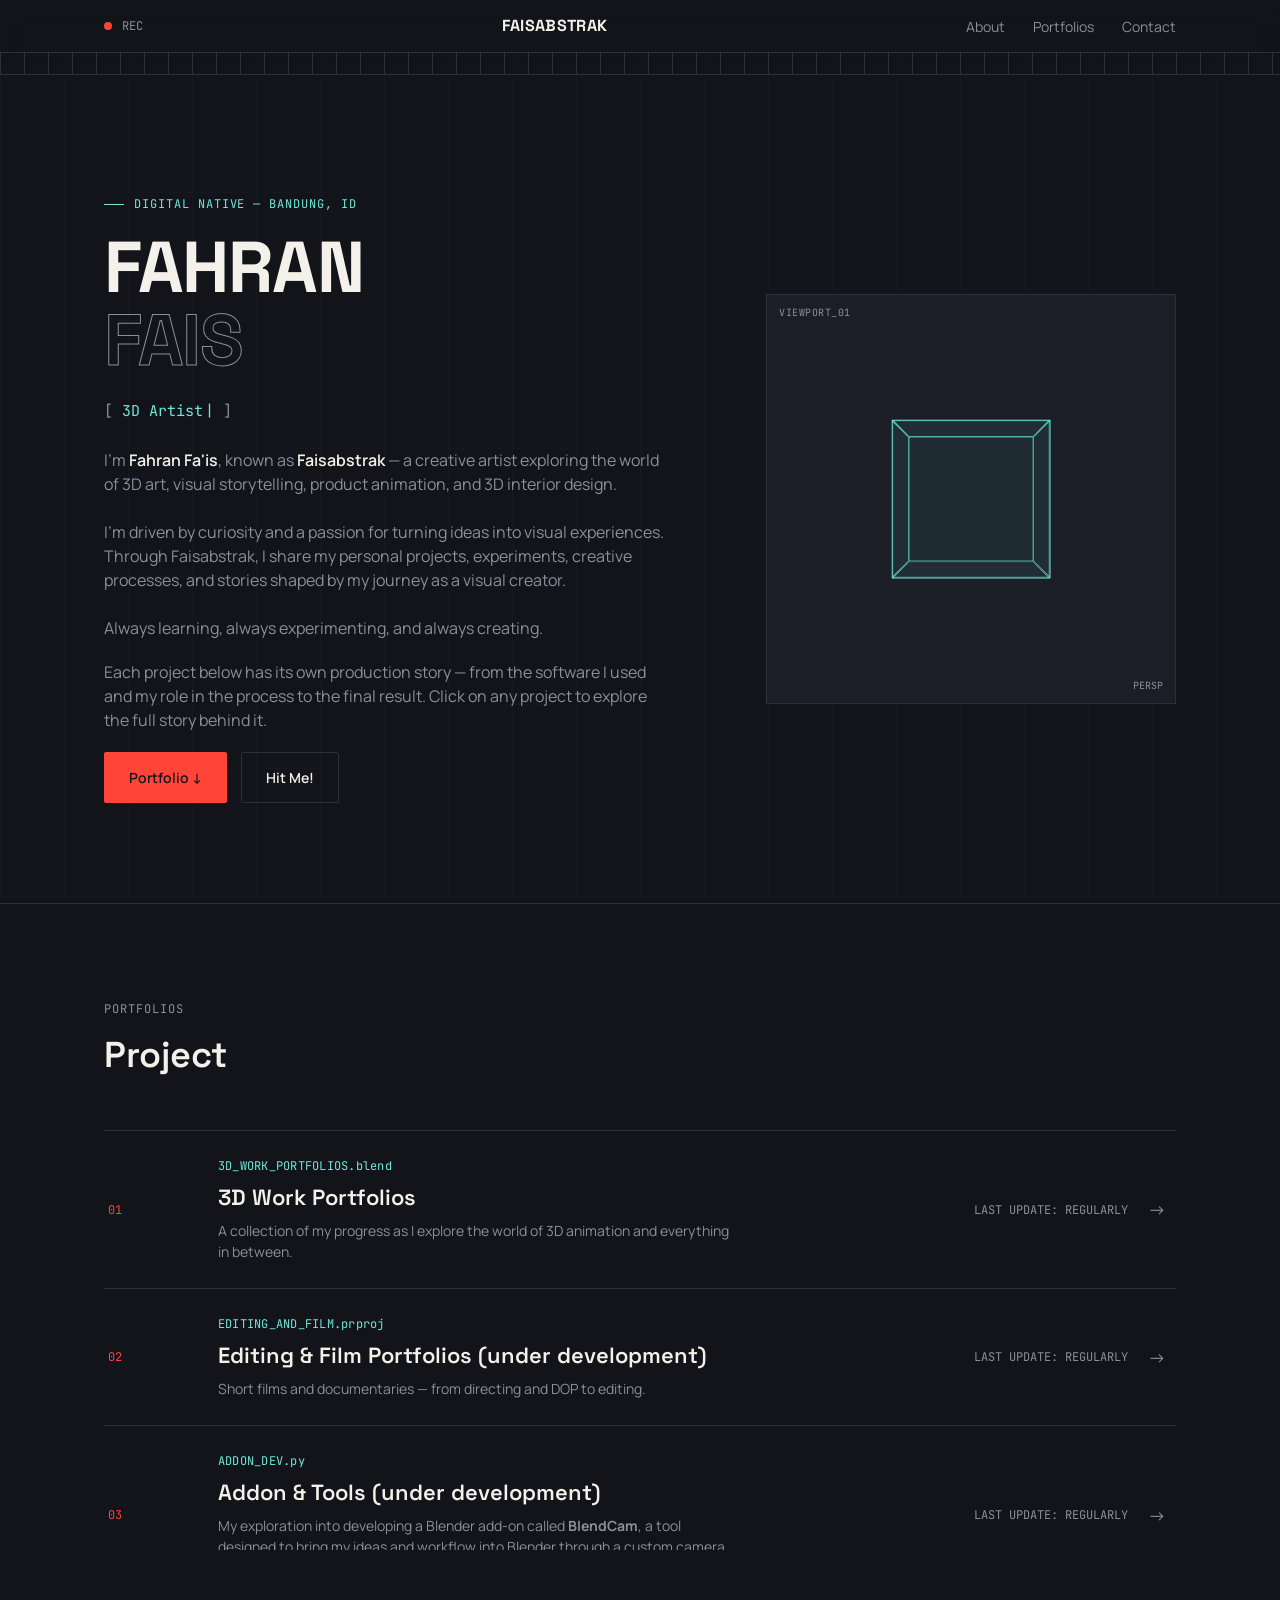
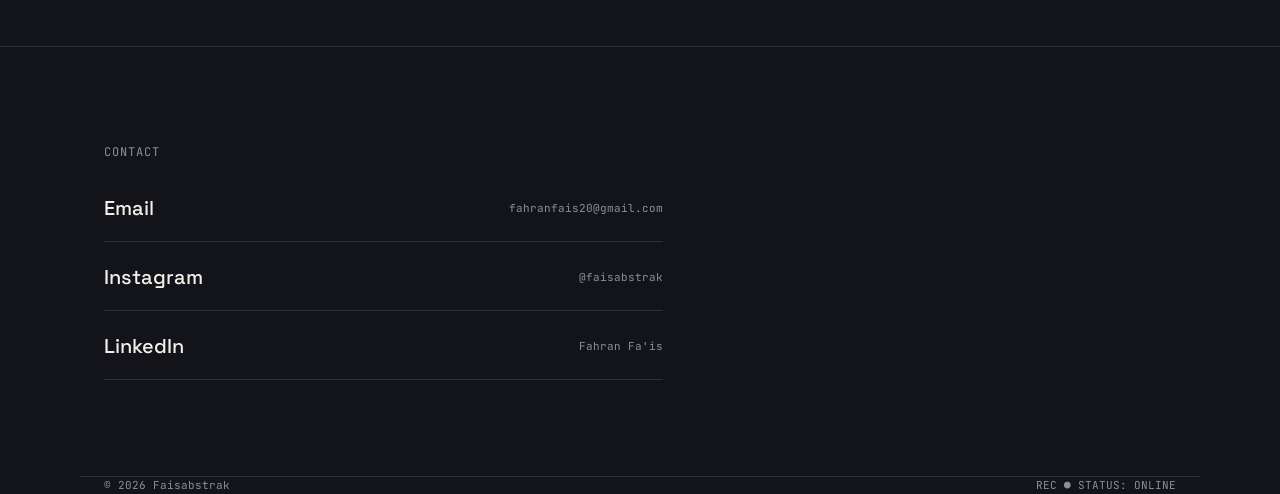
==== index.html @ 579314f9 "Cube Animation Update" ====
<!DOCTYPE html>
<html lang="en">
<head>
<meta charset="UTF-8">
<meta name="viewport" content="width=device-width, initial-scale=1.0">
<title>Fahran Fa'is — 3D Artist / Product Animation / 3D Interior Design</title>
<link rel="icon" type="image/png" href="images\favicon.ico">
<link rel="preconnect" href="https://fonts.googleapis.com">
<link rel="preconnect" href="https://fonts.gstatic.com" crossorigin>
<link href="https://fonts.googleapis.com/css2?family=Space+Grotesk:wght@400;500;600;700&family=Manrope:wght@400;500;600;700&family=JetBrains+Mono:wght@400;500&display=swap" rel="stylesheet">
<link rel="stylesheet" href="styles.css?v=2">
</head>
<body>

<header>
  <div class="scrub">
    <div class="scrub-left">
      <span class="rec-dot"></span>
      <span>REC</span>
    </div>
    <div class="brand">FAISABSTRAK</div>
    <input type="checkbox" id="nav-toggle" class="nav-toggle-input">
    <label for="nav-toggle" class="nav-toggle-label">☰</label>
    <nav onclick="document.getElementById('nav-toggle').checked=false">
      <a href="#about">About</a>
      <a href="#portfolio">Portfolios</a>
      <a href="#contact">Contact</a>
    </nav>
  </div>
  <div class="ruler"></div>
</header>

<section class="hero wrap">
  <div>
    <div class="eyebrow">Digital Native — Bandung, ID</div>
    <h1>FAHRAN<br><span class="stroke">FAIS</span></h1>
    <div class="role-line">[ <span id="role-typed"></span><span class="type-cursor">|</span> ]</div>
    <div class="about-text">
      <div class="section-tag" style="margin-bottom:14px;"></div>
      <p>I'm <strong>Fahran Fa'is</strong>, known as <strong>Faisabstrak</strong> — a creative artist exploring the world of 3D art, visual storytelling, product animation, and 3D interior design.

I'm driven by curiosity and a passion for turning ideas into visual experiences. Through Faisabstrak, I share my personal projects, experiments, creative processes, and stories shaped by my journey as a visual creator.

Always learning, always experimenting, and always creating.</p>
      <p>Each project below has its own production story — from the software I used and my role in the process to the final result. Click on any project to explore the full story behind it.</p>
    </div>
    
    <div class="cta-row">
      <a href="#portfolio" class="btn btn-primary">Portfolio ↓</a>
      <a href="#contact" class="btn btn-ghost">Hit Me!</a>
    </div>
  </div>
  <div class="viewport">
    <div class="shape-stage">
      <div class="scene shape-cube is-active">
        <div class="cube">
          <div class="face front"></div>
          <div class="face back"></div>
          <div class="face right"></div>
          <div class="face left"></div>
          <div class="face top"></div>
          <div class="face bottom"></div>
        </div>
      </div>
      <div class="scene shape-sphere">
        <div class="sphere-shape">
          <div class="ring ring-1"></div>
          <div class="ring ring-2"></div>
          <div class="ring ring-3"></div>
          <div class="ring ring-4"></div>
        </div>
      </div>
    </div>
  </div>
</section>


<section class="section" id="portfolio">
  <div class="wrap">
    <div class="section-head">
      <div>
        <div class="section-tag" style="margin-bottom:10px;">PORTFOLIOS</div>
        <div class="section-title">Project</div>
      </div>
    </div>

    <div class="clips-scroll">
    <div class="clips">
      <a class="clip" href="3d-work-portfolios.html">
        <div class="clip-index">01</div>
        <div class="clip-main">
          <div class="clip-file">3D_WORK_PORTFOLIOS.blend</div>
          <h3>3D Work Portfolios </h3>
          <p>A collection of my progress as I explore the world of 3D animation and everything in between.</p>
        </div>
        <div class="clip-meta">LAST UPDATE: REGULARLY</div>
        <div class="clip-arrow">→</div>
      </a>

      <a class="clip" href="editing-and-film.html">
        <div class="clip-index">02</div>
        <div class="clip-main">
          <div class="clip-file">EDITING_AND_FILM.prproj</div>
          <h3>Editing &amp; Film Portfolios (under development)</h3>
          <p>Short films and documentaries — from directing and DOP to editing.</p>
        </div>
        <div class="clip-meta"> LAST UPDATE: REGULARLY</div>
        <div class="clip-arrow">→</div>
      </a>

      <a class="clip" href="addon-dev.html">
        <div class="clip-index">03</div>
        <div class="clip-main">
          <div class="clip-file">ADDON_DEV.py</div>
          <h3>Addon &amp; Tools (under development)</h3>
          <p>My exploration into developing a Blender add-on called <strong>BlendCam</strong>, a tool designed to bring my ideas and workflow into Blender through a custom camera solution.</p>
        </div>
        <div class="clip-meta">LAST UPDATE: REGULARLY</div>
        <div class="clip-arrow">→</div>
      </a>
    </div>
    </div>
  </div>
</section>

<section class="section" id="contact">
  <div class="wrap contact-grid">
    <div>
      <div class="section-tag" style="margin-bottom:14px;">CONTACT</div>
      <div class="contact-links">
        <a href="mailto:Fahranfais20@gmail.com">Email <small>fahranfais20@gmail.com</small></a>
        <a href="https://www.instagram.com/faisabstrak/">Instagram <small>@faisabstrak</small></a>
        <a href="https://www.linkedin.com/in/fahran-fa-is-0b9663214/">LinkedIn <small>Fahran Fa'is</small></a>
      </div>
    </div>
  </div>
</section>

<footer class="wrap">
  <span>© 2026 Faisabstrak</span>
  <span>REC ● STATUS: ONLINE</span>
</footer>

<script src="script.js"></script>

</body>
</html>
---- styles.css ----
:root{
  --bg:#12141A;
  --surface:#1B1E26;
  --surface-2:#22262F;
  --line:#2C303A;
  --accent:#FF4438;
  --accent-2:#6EE7D8;
  --text:#F3F1EA;
  --muted:#8B8F9B;
  --display: 'Space Grotesk', sans-serif;
  --body: 'Manrope', sans-serif;
  --mono: 'JetBrains Mono', monospace;
}
*{margin:0;padding:0;box-sizing:border-box;}
html{scroll-behavior:smooth;}
body{
  background:var(--bg);
  color:var(--text);
  font-family:var(--body);
  line-height:1.5;
  overflow-x:hidden;
}
a{color:inherit;text-decoration:none;}
.wrap{max-width:1120px;margin:0 auto;padding:0 24px;position:relative;z-index:1;}

/* subtle grid texture background */
body::before{
  content:"";
  position:fixed;inset:0;
  background-image:
    linear-gradient(var(--line) 1px, transparent 1px),
    linear-gradient(90deg, var(--line) 1px, transparent 1px);
  background-size:64px 64px;
  opacity:.15;
  pointer-events:none;
  z-index:0;
}

/* ---------- NAV / SCRUBBER ---------- */
header{
  position:sticky;top:0;z-index:50;
  background:rgba(18,20,26,.85);
  backdrop-filter:blur(10px);
  border-bottom:1px solid var(--line);
}
.scrub{
  display:flex;align-items:center;justify-content:space-between;
  padding:14px 24px;
  max-width:1120px;margin:0 auto;
  gap:16px;
  position:relative;
}
.scrub-left{display:flex;align-items:center;gap:10px;font-family:var(--mono);font-size:12px;color:var(--muted);}
.rec-dot{
  width:8px;height:8px;border-radius:50%;background:var(--accent);
  box-shadow:0 0 0 0 rgba(255,68,56,.6);
  animation:pulse 2s infinite;
}
@keyframes pulse{
  0%{box-shadow:0 0 0 0 rgba(255,68,56,.5);}
  70%{box-shadow:0 0 0 8px rgba(255,68,56,0);}
  100%{box-shadow:0 0 0 0 rgba(255,68,56,0);}
}
.brand{
  font-family:var(--display);font-weight:700;font-size:16px;letter-spacing:.02em;
}
nav{display:flex;gap:28px;font-size:14px;color:var(--muted);}
nav a{transition:color .2s;}
nav a:hover{color:var(--text);}

.nav-toggle-input{display:none;}
.nav-toggle-label{
  display:none;align-items:center;justify-content:center;
  width:32px;height:32px;cursor:pointer;
  font-family:var(--mono);font-size:20px;color:var(--text);
  order:3;
}
.ruler{
  height:22px;
  border-top:1px solid var(--line);
  background:
    repeating-linear-gradient(90deg,
      var(--line) 0 1px,
      transparent 1px 24px);
  display:flex;align-items:flex-end;
}

/* ---------- HERO ---------- */
.hero{
  position:relative;z-index:1;
  padding-top:120px;padding-bottom:100px;
  display:grid;grid-template-columns:1.2fr .8fr;gap:48px;align-items:center;
}
.eyebrow{
  font-family:var(--mono);font-size:12px;color:var(--accent-2);
  letter-spacing:.08em;text-transform:uppercase;margin-bottom:18px;
  display:flex;align-items:center;gap:10px;
}
.eyebrow::before{content:"";width:20px;height:1px;background:var(--accent-2);}
h1{
  font-family:var(--display);
  font-weight:700;
  font-size:clamp(40px,6vw,72px);
  line-height:1.02;
  letter-spacing:-.02em;
  margin-bottom:22px;
}
h1 .stroke{
  -webkit-text-stroke:1px var(--muted);
  color:transparent;
}
.role-line{
  font-family:var(--mono);
  font-size:15px;
  color:var(--muted);
  margin-bottom:26px;
}
.role-line span{color:var(--accent-2);}
.lede{
  font-size:17px;color:var(--muted);max-width:480px;margin-bottom:34px;
}
.cta-row{display:flex;gap:14px;flex-wrap:wrap;}
.btn{
  font-family:var(--body);font-weight:600;font-size:14px;
  padding:14px 24px;border-radius:2px;
  display:inline-flex;align-items:center;gap:8px;
  transition:transform .15s ease, background .2s ease, color .2s ease;
  cursor:pointer;border:1px solid transparent;
}
.btn-primary{background:var(--accent);color:#12141A;}
.btn-primary:hover{transform:translateY(-2px);}
.btn-ghost{border-color:var(--line);color:var(--text);}
.btn-ghost:hover{border-color:var(--accent-2);color:var(--accent-2);}

/* viewport / wireframe cube */
.viewport{
  aspect-ratio:1/1;
  border:1px solid var(--line);
  background:var(--surface);
  position:relative;
  display:flex;align-items:center;justify-content:center;
  overflow:hidden;
}
.viewport::before{
  content:"VIEWPORT_01";
  position:absolute;top:10px;left:12px;
  font-family:var(--mono);font-size:10px;color:var(--muted);letter-spacing:.05em;
}
.viewport::after{
  content:"PERSP";
  position:absolute;bottom:10px;right:12px;
  font-family:var(--mono);font-size:10px;color:var(--muted);
}
.scene{
  width:140px;height:140px;
  perspective:600px;
}
.shape-stage{position:relative;width:140px;height:140px;}
.shape-stage .scene{
  position:absolute;top:0;left:0;
  opacity:0;pointer-events:none;
  transition:opacity .7s ease;
}
.shape-stage .scene.is-active{opacity:1;pointer-events:auto;}

/* ---------- wireframe sphere (armillary rings), alternates with the cube ---------- */
.sphere-shape{
  width:100%;height:100%;position:relative;
  transform-style:preserve-3d;
  animation:spin 20s linear infinite;
}
.sphere-shape .ring{
  position:absolute;inset:0;
  border-radius:50%;
  border:1px solid var(--accent-2);
  background:rgba(110,231,216,.03);
}
.sphere-shape .ring-1{transform:rotateY(0deg);}
.sphere-shape .ring-2{transform:rotateY(60deg);}
.sphere-shape .ring-3{transform:rotateY(120deg);}
.sphere-shape .ring-4{transform:rotateX(90deg);}

@media (prefers-reduced-motion: reduce){
  .sphere-shape{animation:none; transform:rotateX(-20deg) rotateY(-35deg);}
  .shape-stage .scene{transition:opacity .1s linear;}
}
.cube{
  width:100%;height:100%;position:relative;
  transform-style:preserve-3d;
  animation:spin 16s linear infinite;
}
@keyframes spin{
  from{transform:rotateX(-20deg) rotateY(0deg);}
  to{transform:rotateX(-20deg) rotateY(360deg);}
}
.cube .face{
  position:absolute;width:140px;height:140px;
  border:1px solid var(--accent-2);
  background:rgba(110,231,216,.04);
}
.face.front{transform:translateZ(70px);}
.face.back{transform:translateZ(-70px) rotateY(180deg);}
.face.right{transform:rotateY(90deg) translateZ(70px);}
.face.left{transform:rotateY(-90deg) translateZ(70px);}
.face.top{transform:rotateX(90deg) translateZ(70px);}
.face.bottom{transform:rotateX(-90deg) translateZ(70px);}

@media (prefers-reduced-motion: reduce){
  .cube{animation:none; transform:rotateX(-20deg) rotateY(-35deg);}
  .rec-dot{animation:none;}
}

/* ---------- SECTION LABELS ---------- */
.section{position:relative;z-index:1;padding:96px 0;border-top:1px solid var(--line);}
.section-head{
  display:flex;align-items:baseline;justify-content:space-between;
  margin-bottom:48px;flex-wrap:wrap;gap:12px;
}
.section-tag{
  font-family:var(--mono);font-size:12px;color:var(--muted);
  letter-spacing:.08em;
}
.section-title{
  font-family:var(--display);font-weight:600;font-size:clamp(26px,3vw,36px);
}

/* ---------- ABOUT ---------- */
.about-grid{display:grid;grid-template-columns:1fr;gap:56px;align-items:start;}
.about-text p{color:var(--muted);font-size:16px;margin-bottom:20px;max-width:560px;white-space:pre-line;}
.about-text strong{color:var(--text);font-weight:600;}
.layers{margin-top:32px;display:flex;flex-direction:column-reverse;gap:8px;max-width:420px;}
.layer{
  display:flex;align-items:center;justify-content:space-between;
  border:1px solid var(--line);background:var(--surface);
  padding:10px 14px;font-family:var(--mono);font-size:12px;color:var(--muted);
}
.layer span.tag{color:var(--accent-2);}

/* ---------- PORTFOLIO / TIMELINE CLIPS ---------- */
.clips-scroll{
  max-height:420px;
  overflow-y:auto;
  border-top:1px solid var(--line);
  scrollbar-width:thin;
  scrollbar-color:var(--line) transparent;
}
.clips-scroll::-webkit-scrollbar{width:6px;}
.clips-scroll::-webkit-scrollbar-track{background:transparent;}
.clips-scroll::-webkit-scrollbar-thumb{background:var(--line);border-radius:3px;}
.clips-scroll::-webkit-scrollbar-thumb:hover{background:var(--accent-2);}
.clips{display:flex;flex-direction:column;}
.clip{
  display:grid;
  grid-template-columns:90px 1fr 160px 24px;
  align-items:center;gap:20px;
  padding:26px 4px;
  border-bottom:1px solid var(--line);
  cursor:pointer;
  transition:background .2s ease, padding-left .2s ease;
  position:relative;
}
.clip:hover{background:var(--surface);padding-left:16px;}
.clip-index{font-family:var(--mono);font-size:12px;color:var(--accent);}
.clip-main .clip-file{
  font-family:var(--mono);font-size:12px;color:var(--accent-2);margin-bottom:6px;letter-spacing:.02em;
}
.clip-main h3{font-family:var(--display);font-size:22px;font-weight:600;margin-bottom:6px;}
.clip-main p{color:var(--muted);font-size:14px;max-width:520px;}
.clip-meta{font-family:var(--mono);font-size:12px;color:var(--muted);text-align:right;}
.clip-arrow{font-size:18px;color:var(--muted);transition:transform .2s ease, color .2s ease;}
.clip:hover .clip-arrow{transform:translateX(4px);color:var(--accent-2);}

@media(max-width:640px){
  .clip{
    grid-template-columns:1fr 20px;
    grid-template-areas:
      "index arrow"
      "file  file"
      "meta  meta"
      "title title"
      "desc  desc";
    row-gap:6px;
  }
  .clip-index{grid-area:index;}
  .clip-arrow{grid-area:arrow;justify-self:end;}
  .clip-main{display:contents;}
  .clip-main .clip-file{grid-area:file;margin-bottom:0;}
  .clip-main h3{grid-area:title;margin-bottom:0;}
  .clip-main p{grid-area:desc;}
  .clip-meta{
    grid-area:meta;
    display:block;
    text-align:left;
    margin:2px 0 4px;
  }
}

/* ---------- CONTACT ---------- */
.contact-grid{display:grid;grid-template-columns:1.1fr .9fr;gap:56px;}
.contact-links{display:flex;flex-direction:column;gap:2px;}
.contact-links a{
  display:flex;align-items:center;justify-content:space-between;
  padding:18px 0;border-bottom:1px solid var(--line);
  font-family:var(--display);font-size:20px;font-weight:500;
  transition:color .2s;
}
.contact-links a:hover{color:var(--accent-2);}
.contact-links a small{font-family:var(--mono);font-size:11px;color:var(--muted);font-weight:400;}
.contact-note{color:var(--muted);font-size:15px;max-width:400px;}
.contact-note .rec-dot{display:inline-block;margin-right:6px;}

footer{
  border-top:1px solid var(--line);
  padding:28px 0;
  display:flex;justify-content:space-between;align-items:center;
  font-family:var(--mono);font-size:11px;color:var(--muted);
  flex-wrap:wrap;gap:10px;position:relative;z-index:1;
}

@media(max-width:860px){
  .hero{grid-template-columns:1fr;padding-top:80px;}
  .viewport{order:-1;width:min(280px,70vw);max-width:280px;margin:0 auto;}
  .about-grid,.contact-grid{grid-template-columns:1fr;}

  /* mobile nav becomes a dropdown, toggled by the hamburger button */
  .nav-toggle-label{display:flex;}
  nav{
    display:none;
    position:absolute;
    top:calc(100% + 1px);left:0;right:0;
    flex-direction:column;gap:0;
    background:var(--bg);
    border-bottom:1px solid var(--line);
    padding:4px 24px 12px;
    z-index:60;
  }
  nav a{padding:14px 0;border-bottom:1px solid var(--line);}
  .nav-toggle-input:checked ~ nav{display:flex;}

  /* shrink the wireframe cube so it stays inside its box while rotating */
  .scene{width:100px;height:100px;}
  .shape-stage{width:100px;height:100px;}
  .cube .face{width:100px;height:100px;}
  .face.front{transform:translateZ(50px);}
  .face.back{transform:translateZ(-50px) rotateY(180deg);}
  .face.right{transform:rotateY(90deg) translateZ(50px);}
  .face.left{transform:rotateY(-90deg) translateZ(50px);}
  .face.top{transform:rotateX(90deg) translateZ(50px);}
  .face.bottom{transform:rotateX(-90deg) translateZ(50px);}
}

/* ---------- shared video-facade base (overridden more specifically below) ---------- */
.video-facade{
  position:relative;aspect-ratio:16/9;cursor:pointer;
  background-size:cover;background-position:center;
  background-color:var(--surface-2);
}
.video-facade::after{
  content:"";position:absolute;inset:0;
  background:rgba(18,20,26,.25);
  transition:background .2s ease;
}
.video-facade:hover::after{background:rgba(18,20,26,.1);}
.play-btn{
  position:absolute;top:50%;left:50%;transform:translate(-50%,-50%);
  width:52px;height:52px;border-radius:50%;
  background:rgba(18,20,26,.7);border:1px solid var(--accent-2);
  display:flex;align-items:center;justify-content:center;
  z-index:1;transition:transform .2s ease, background .2s ease;
}
.video-facade:hover .play-btn{transform:translate(-50%,-50%) scale(1.08);background:var(--accent);}
.play-btn::after{
  content:"";width:0;height:0;
  border-top:8px solid transparent;border-bottom:8px solid transparent;
  border-left:13px solid var(--text);margin-left:3px;
}

/* ---------- ARTICLE PAGE (long-scroll entries) ---------- */
.back-link{
  display:inline-flex;align-items:center;gap:8px;
  font-family:var(--mono);font-size:12px;color:var(--muted);
  margin-bottom:28px;transition:color .2s;
}
.back-link:hover{color:var(--accent-2);}

.article-cover{
  width:100%;height:340px;object-fit:cover;
  border:1px solid var(--line);background:var(--surface);
  display:block;
}
@media(max-width:640px){
  .article-cover{height:200px;}
}

.article-hero{padding:40px 0 48px;border-bottom:1px solid var(--line);}
.article-file{
  font-family:var(--mono);font-size:12px;color:var(--accent-2);
  letter-spacing:.02em;margin:28px 0 14px;
}
.article-hero h1{
  font-family:var(--display);font-weight:700;
  font-size:clamp(32px,5vw,52px);line-height:1.05;
  letter-spacing:-.02em;margin-bottom:20px;max-width:820px;
}
.article-lede{color:var(--muted);font-size:16px;max-width:680px;margin-bottom:20px;}
.article-quote{
  border-left:2px solid var(--accent);
  padding:14px 20px;margin:24px 0 8px;max-width:680px;
  color:var(--muted);font-size:14px;font-style:italic;
  background:var(--surface);
}
.article-meta-row{
  display:flex;gap:24px;flex-wrap:wrap;margin-top:24px;
  font-family:var(--mono);font-size:12px;color:var(--muted);
}
.article-meta-row span strong{color:var(--text);font-weight:500;}

/* numbered entries */
.entries{border-top:1px solid var(--line);}
.entry{padding:52px 0;border-bottom:1px solid var(--line);}
.entry-head{display:flex;align-items:baseline;gap:16px;margin-bottom:12px;}
.entry-index{font-family:var(--mono);font-size:13px;color:var(--accent);flex-shrink:0;}
.entry-title{font-family:var(--display);font-size:24px;font-weight:600;letter-spacing:-.01em;}
.entry-desc{color:var(--muted);font-size:15px;max-width:720px;margin-bottom:24px;}
.entry-media{max-width:820px;}

/* single video facade inside an entry (reuses .play-btn) */
.entry-media .video-facade{
  position:relative;aspect-ratio:16/9;cursor:pointer;
  background-size:cover;background-position:center;
  background-color:var(--surface-2);border:1px solid var(--line);
}
.entry-media .video-facade::after{
  content:"";position:absolute;inset:0;background:rgba(18,20,26,.25);
  transition:background .2s ease;
}
.entry-media .video-facade:hover::after{background:rgba(18,20,26,.1);}
.entry-media iframe{width:100%;aspect-ratio:16/9;display:block;border:0;}

/* image gallery for non-video entries */
.image-gallery{
  display:grid;grid-template-columns:repeat(auto-fill,minmax(260px,1fr));
  gap:14px;
}
.image-gallery figure{margin:0;}
.image-gallery img{width:100%;display:block;border:1px solid var(--line);background:var(--surface);}
.image-gallery figcaption{
  font-family:var(--mono);font-size:11px;color:var(--muted);margin-top:6px;
}

.article-footnote{
  padding:48px 0 96px;color:var(--muted);font-size:14px;max-width:680px;
}
.article-footnote a{color:var(--accent-2);}

/* ---------- #9 View Transitions (native cross-page fade, no JS needed) ---------- */
@view-transition {
  navigation: auto;
}
::view-transition-old(root),
::view-transition-new(root) {
  animation-duration: .22s;
  animation-timing-function: ease;
}

/* ---------- Back to top button ---------- */
.back-to-top{
  position:fixed;right:24px;bottom:24px;z-index:80;
  width:44px;height:44px;
  display:flex;align-items:center;justify-content:center;
  background:var(--surface);border:1px solid var(--line);
  color:var(--text);font-family:var(--mono);font-size:18px;
  cursor:pointer;
  opacity:0;pointer-events:none;transform:translateY(8px);
  transition:opacity .25s ease, transform .25s ease, border-color .2s ease, color .2s ease;
}
.back-to-top.visible{opacity:1;pointer-events:auto;transform:translateY(0);}
.back-to-top:hover{border-color:var(--accent-2);color:var(--accent-2);}
@media(max-width:640px){
  .back-to-top{right:16px;bottom:16px;width:40px;height:40px;font-size:16px;}
}
@media (prefers-reduced-motion: reduce){
  .back-to-top{transition:opacity .1s linear;}
}

/* ---------- #3 Fade-in on scroll for article entries ---------- */
.entry{
  opacity:0;transform:translateY(24px);
  transition:opacity .6s ease, transform .6s ease;
}
.entry.in-view{opacity:1;transform:translateY(0);}
@media (prefers-reduced-motion: reduce){
  .entry{opacity:1;transform:none;transition:none;}
}

/* ---------- #1 Lightbox for gallery images ---------- */
.image-gallery img{cursor:zoom-in;transition:opacity .2s ease, border-color .2s ease;}
.image-gallery img:hover{border-color:var(--accent-2);opacity:.9;}

.lightbox{
  position:fixed;inset:0;z-index:200;
  background:rgba(18,20,26,.94);
  display:none;align-items:center;justify-content:center;
  padding:64px 24px;
}
.lightbox.open{display:flex;}
.lightbox img{
  max-width:100%;max-height:100%;
  border:1px solid var(--line);
  display:block;
}
.lightbox-caption{
  position:absolute;bottom:24px;left:0;right:0;text-align:center;
  font-family:var(--mono);font-size:12px;color:var(--muted);
  letter-spacing:.03em;
}
.lightbox-close{
  position:absolute;top:20px;right:20px;
  font-family:var(--mono);font-size:12px;color:var(--text);
  background:var(--surface);border:1px solid var(--line);
  padding:9px 14px;cursor:pointer;
}
.lightbox-close:hover{border-color:var(--accent-2);color:var(--accent-2);}
.lightbox-nav{
  position:absolute;top:50%;transform:translateY(-50%);
  width:44px;height:44px;
  display:flex;align-items:center;justify-content:center;
  font-family:var(--mono);font-size:20px;color:var(--text);
  background:var(--surface);border:1px solid var(--line);
  cursor:pointer;
}
.lightbox-nav:hover{border-color:var(--accent-2);color:var(--accent-2);}
.lightbox-prev{left:20px;}
.lightbox-next{right:20px;}
@media(max-width:640px){
  .lightbox{padding:56px 16px;}
  .lightbox-nav{width:38px;height:38px;font-size:16px;}
  .lightbox-prev{left:8px;}
  .lightbox-next{right:8px;}
}

/* ---------- #10 Typing effect on hero role line ---------- */
.type-cursor{
  display:inline-block;margin-left:2px;color:var(--accent-2);
  animation:blink 1s step-end infinite;
}
@keyframes blink{50%{opacity:0;}}
@media (prefers-reduced-motion: reduce){
  .type-cursor{animation:none;}
}
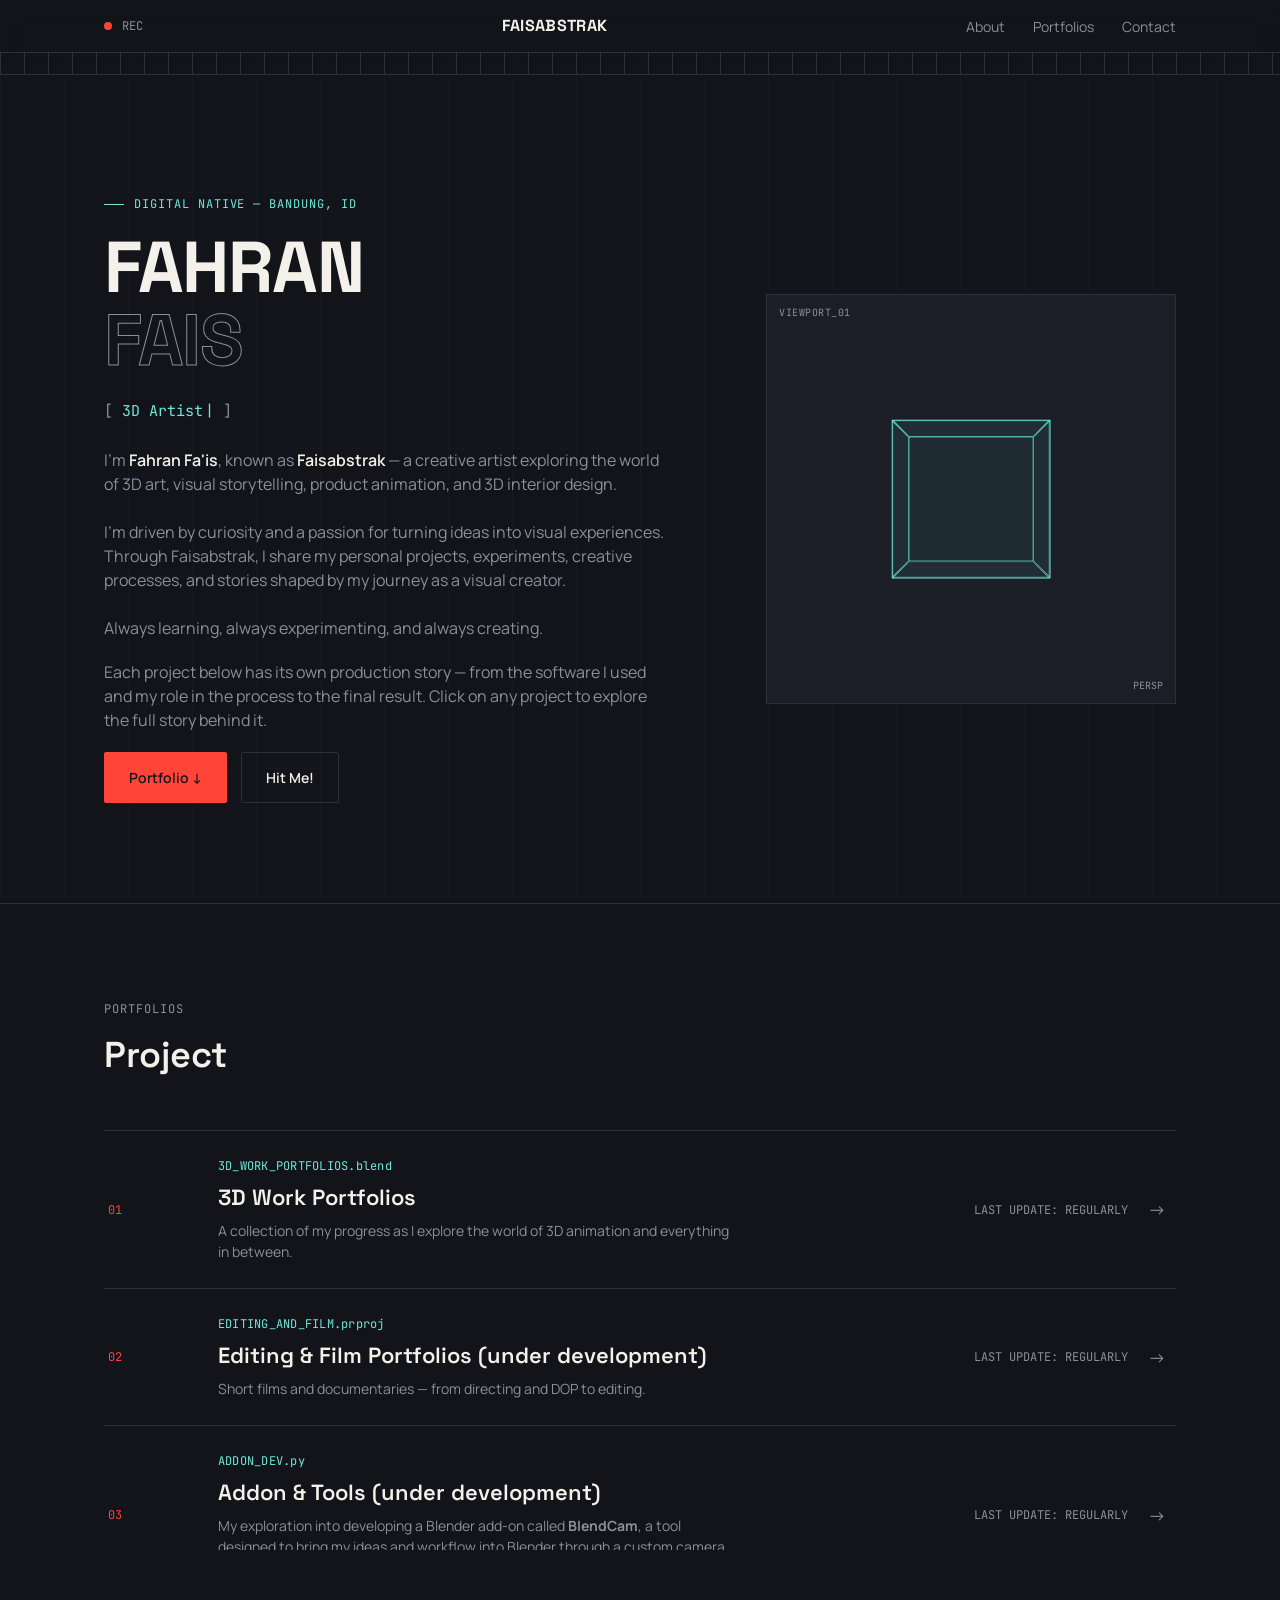
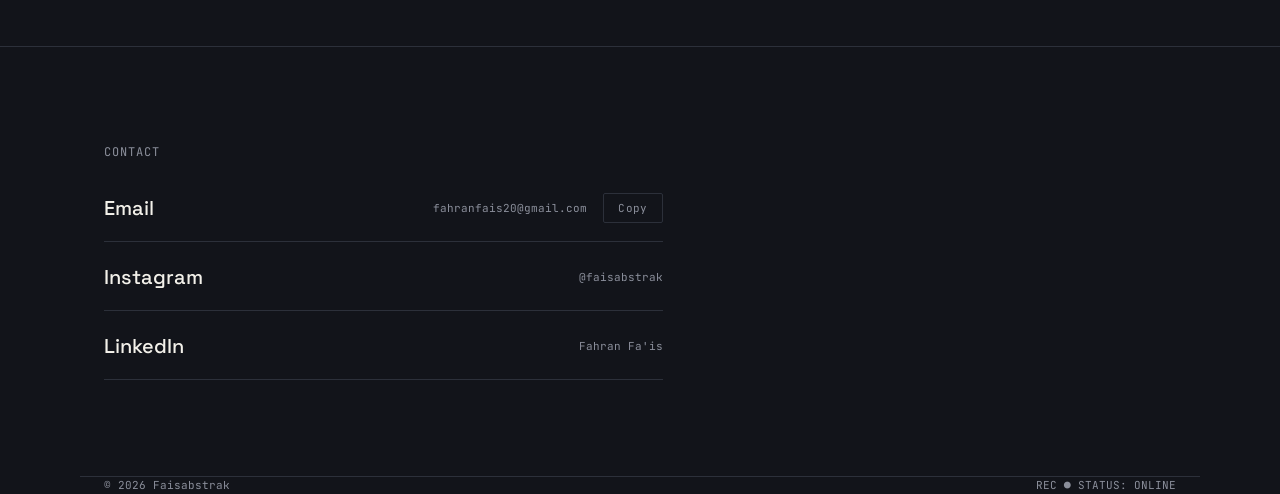
==== commit 08141583: "Add copy-to-clipboard email button, image blur-up loading effect, speed up hero shape cycle to 5s" ====
--- a/index.html
+++ b/index.html
@@ -128,7 +128,10 @@
     <div>
       <div class="section-tag" style="margin-bottom:14px;">CONTACT</div>
       <div class="contact-links">
-        <a href="mailto:Fahranfais20@gmail.com">Email <small>fahranfais20@gmail.com</small></a>
+        <div class="contact-row">
+          <a href="mailto:Fahranfais20@gmail.com">Email <small>fahranfais20@gmail.com</small></a>
+          <button type="button" class="copy-btn" data-copy-text="fahranfais20@gmail.com" aria-label="Copy email address">Copy</button>
+        </div>
         <a href="https://www.instagram.com/faisabstrak/">Instagram <small>@faisabstrak</small></a>
         <a href="https://www.linkedin.com/in/fahran-fa-is-0b9663214/">LinkedIn <small>Fahran Fa'is</small></a>
       </div>
@@ -137,7 +140,7 @@
 </section>
 
 <footer class="wrap">
-  <span>© 2026 Faisabstrak</span>
+  <span>© <span id="copyright-year">2026</span> Faisabstrak</span>
   <span>REC ● STATUS: ONLINE</span>
 </footer>
 
--- a/styles.css
+++ b/styles.css
@@ -306,6 +306,22 @@
 }
 .contact-links a:hover{color:var(--accent-2);}
 .contact-links a small{font-family:var(--mono);font-size:11px;color:var(--muted);font-weight:400;}
+
+.contact-row{
+  display:flex;align-items:center;justify-content:space-between;gap:16px;
+  padding:18px 0;border-bottom:1px solid var(--line);
+}
+.contact-row a{padding:0;border-bottom:none;flex:1;min-width:0;}
+.copy-btn{
+  flex-shrink:0;
+  font-family:var(--mono);font-size:11px;letter-spacing:.03em;
+  color:var(--muted);background:transparent;border:1px solid var(--line);
+  padding:7px 14px;cursor:pointer;border-radius:2px;
+  transition:color .2s ease, border-color .2s ease;
+}
+.copy-btn:hover{color:var(--text);border-color:var(--accent-2);}
+.copy-btn.is-copied{color:var(--accent-2);border-color:var(--accent-2);}
+
 .contact-note{color:var(--muted);font-size:15px;max-width:400px;}
 .contact-note .rec-dot{display:inline-block;margin-right:6px;}
 
@@ -443,7 +459,12 @@
   gap:14px;
 }
 .image-gallery figure{margin:0;}
-.image-gallery img{width:100%;display:block;border:1px solid var(--line);background:var(--surface);}
+.image-gallery img{
+  width:100%;display:block;border:1px solid var(--line);background:var(--surface);
+  filter:blur(0);opacity:1;
+  transition:filter .5s ease, opacity .5s ease;
+}
+.image-gallery img.is-loading{filter:blur(16px);opacity:.5;}
 .image-gallery figcaption{
   font-family:var(--mono);font-size:11px;color:var(--muted);margin-top:6px;
 }
@@ -483,12 +504,32 @@
   .back-to-top{transition:opacity .1s linear;}
 }
 
-/* ---------- #3 Fade-in on scroll for article entries ---------- */
+/* ---------- Entry category filter ---------- */
+.filter-bar{
+  display:flex;gap:10px;flex-wrap:wrap;
+  padding-top:36px;margin-bottom:8px;
+}
+.filter-btn{
+  font-family:var(--mono);font-size:12px;letter-spacing:.04em;
+  color:var(--muted);background:transparent;
+  border:1px solid var(--line);padding:9px 16px;
+  cursor:pointer;transition:border-color .2s ease, color .2s ease, background .2s ease;
+}
+.filter-btn:hover{border-color:var(--accent-2);color:var(--accent-2);}
+.filter-btn.is-active{
+  border-color:var(--accent);color:var(--bg);
+  background:var(--accent);
+}
+
 .entry{
   opacity:0;transform:translateY(24px);
-  transition:opacity .6s ease, transform .6s ease;
+  transition:opacity .6s ease, transform .6s ease,
+             max-height .35s ease, padding .35s ease, border-color .35s ease;
 }
 .entry.in-view{opacity:1;transform:translateY(0);}
+.entry.is-filtered-out{
+  display:none;
+}
 @media (prefers-reduced-motion: reduce){
   .entry{opacity:1;transform:none;transition:none;}
 }
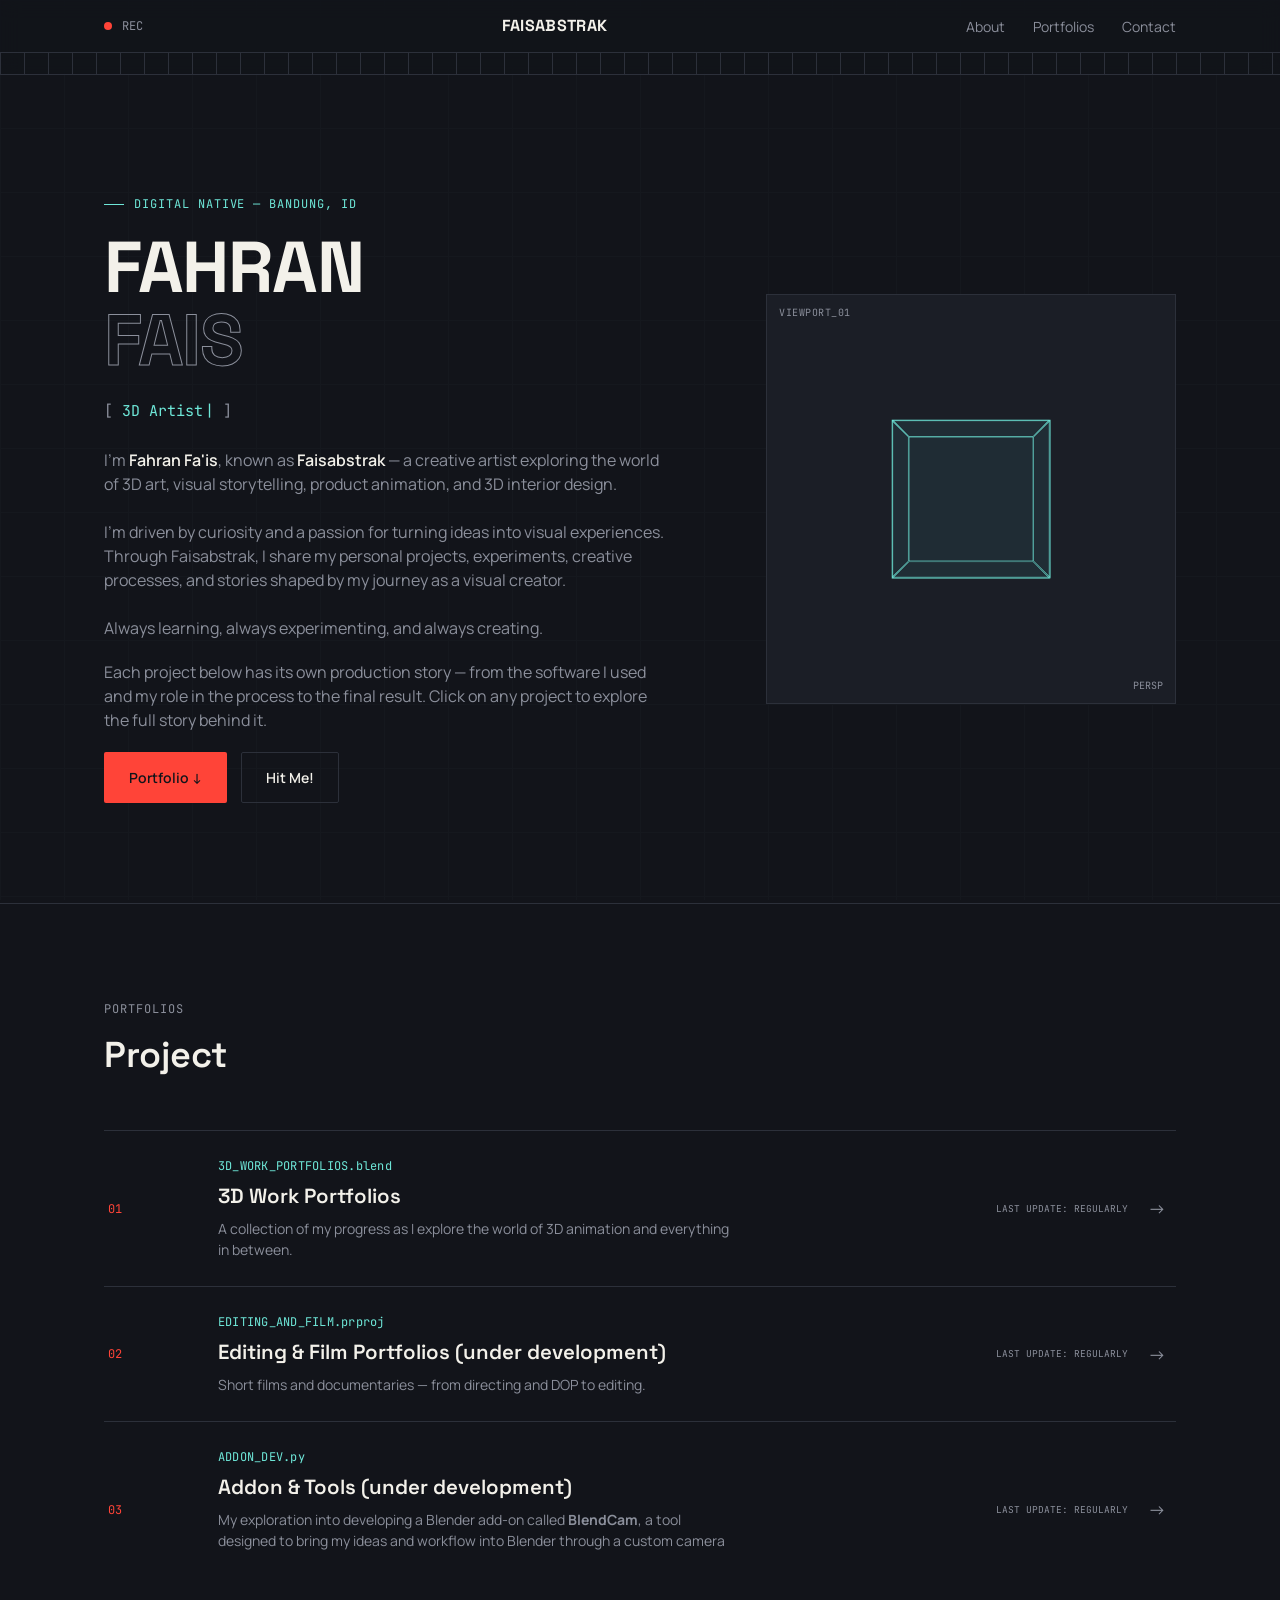
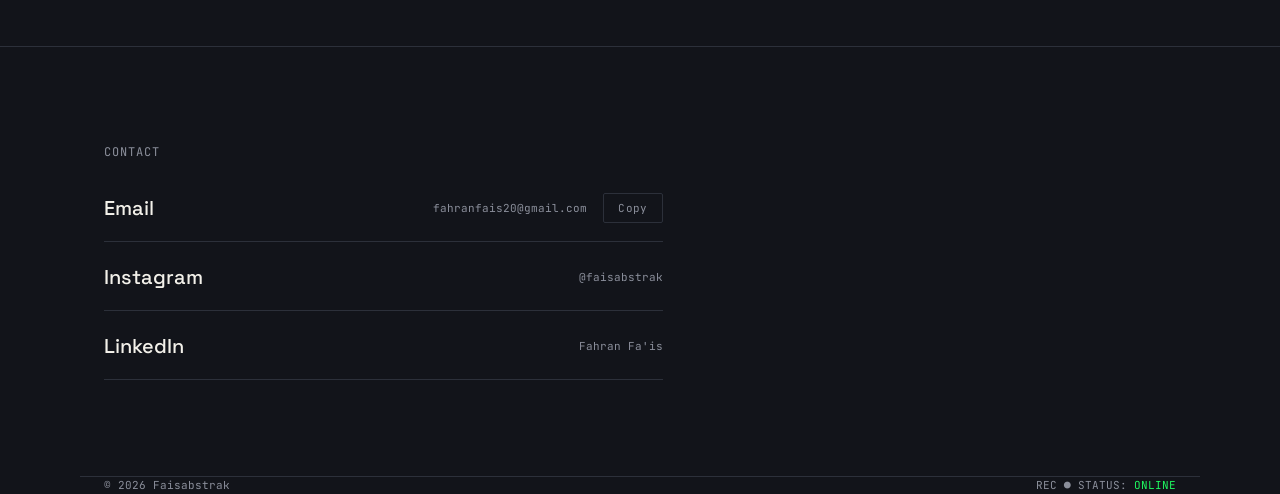
==== commit 0b60c811: "Status update" ====
--- a/index.html
+++ b/index.html
@@ -3,7 +3,7 @@
 <head>
 <meta charset="UTF-8">
 <meta name="viewport" content="width=device-width, initial-scale=1.0">
-<title>Fahran Fa'is — 3D Artist / Product Animation / 3D Interior Design</title>
+<title>Fahran Fa'is — Portfolio</title>
 <link rel="icon" type="image/png" href="images\favicon.ico">
 <link rel="preconnect" href="https://fonts.googleapis.com">
 <link rel="preconnect" href="https://fonts.gstatic.com" crossorigin>
@@ -113,7 +113,8 @@
         <div class="clip-main">
           <div class="clip-file">ADDON_DEV.py</div>
           <h3>Addon &amp; Tools (under development)</h3>
-          <p>My exploration into developing a Blender add-on called <strong>BlendCam</strong>, a tool designed to bring my ideas and workflow into Blender through a custom camera solution.</p>
+          <p>My exploration into developing a Blender add-on called <strong>BlendCam</strong>, a tool designed to bring 
+            my ideas and workflow into Blender through a custom camera solution.</p>
         </div>
         <div class="clip-meta">LAST UPDATE: REGULARLY</div>
         <div class="clip-arrow">→</div>
@@ -141,7 +142,7 @@
 
 <footer class="wrap">
   <span>© <span id="copyright-year">2026</span> Faisabstrak</span>
-  <span>REC ● STATUS: ONLINE</span>
+  <span>REC ● STATUS: <span style="color: #1ff860;">ONLINE</span></span>
 </footer>
 
 <script src="script.js"></script>
--- a/styles.css
+++ b/styles.css
@@ -264,9 +264,9 @@
 .clip-main .clip-file{
   font-family:var(--mono);font-size:12px;color:var(--accent-2);margin-bottom:6px;letter-spacing:.02em;
 }
-.clip-main h3{font-family:var(--display);font-size:22px;font-weight:600;margin-bottom:6px;}
+.clip-main h3{font-family:var(--display);font-size:20.5px;font-weight:600;margin-bottom:6px;}
 .clip-main p{color:var(--muted);font-size:14px;max-width:520px;}
-.clip-meta{font-family:var(--mono);font-size:12px;color:var(--muted);text-align:right;}
+.clip-meta{font-family:var(--mono);font-size:9.5px;color:var(--muted);text-align:right;}
 .clip-arrow{font-size:18px;color:var(--muted);transition:transform .2s ease, color .2s ease;}
 .clip:hover .clip-arrow{transform:translateX(4px);color:var(--accent-2);}
 
@@ -280,6 +280,7 @@
       "title title"
       "desc  desc";
     row-gap:6px;
+    padding:16px 4px;
   }
   .clip-index{grid-area:index;}
   .clip-arrow{grid-area:arrow;justify-self:end;}
@@ -334,9 +335,10 @@
 }
 
 @media(max-width:860px){
-  .hero{grid-template-columns:1fr;padding-top:80px;}
+  .hero{grid-template-columns:1fr;padding-top:48px;padding-bottom:56px;}
   .viewport{order:-1;width:min(280px,70vw);max-width:280px;margin:0 auto;}
   .about-grid,.contact-grid{grid-template-columns:1fr;}
+  .section{padding:56px 0;}
 
   /* mobile nav becomes a dropdown, toggled by the hamburger button */
   .nav-toggle-label{display:flex;}
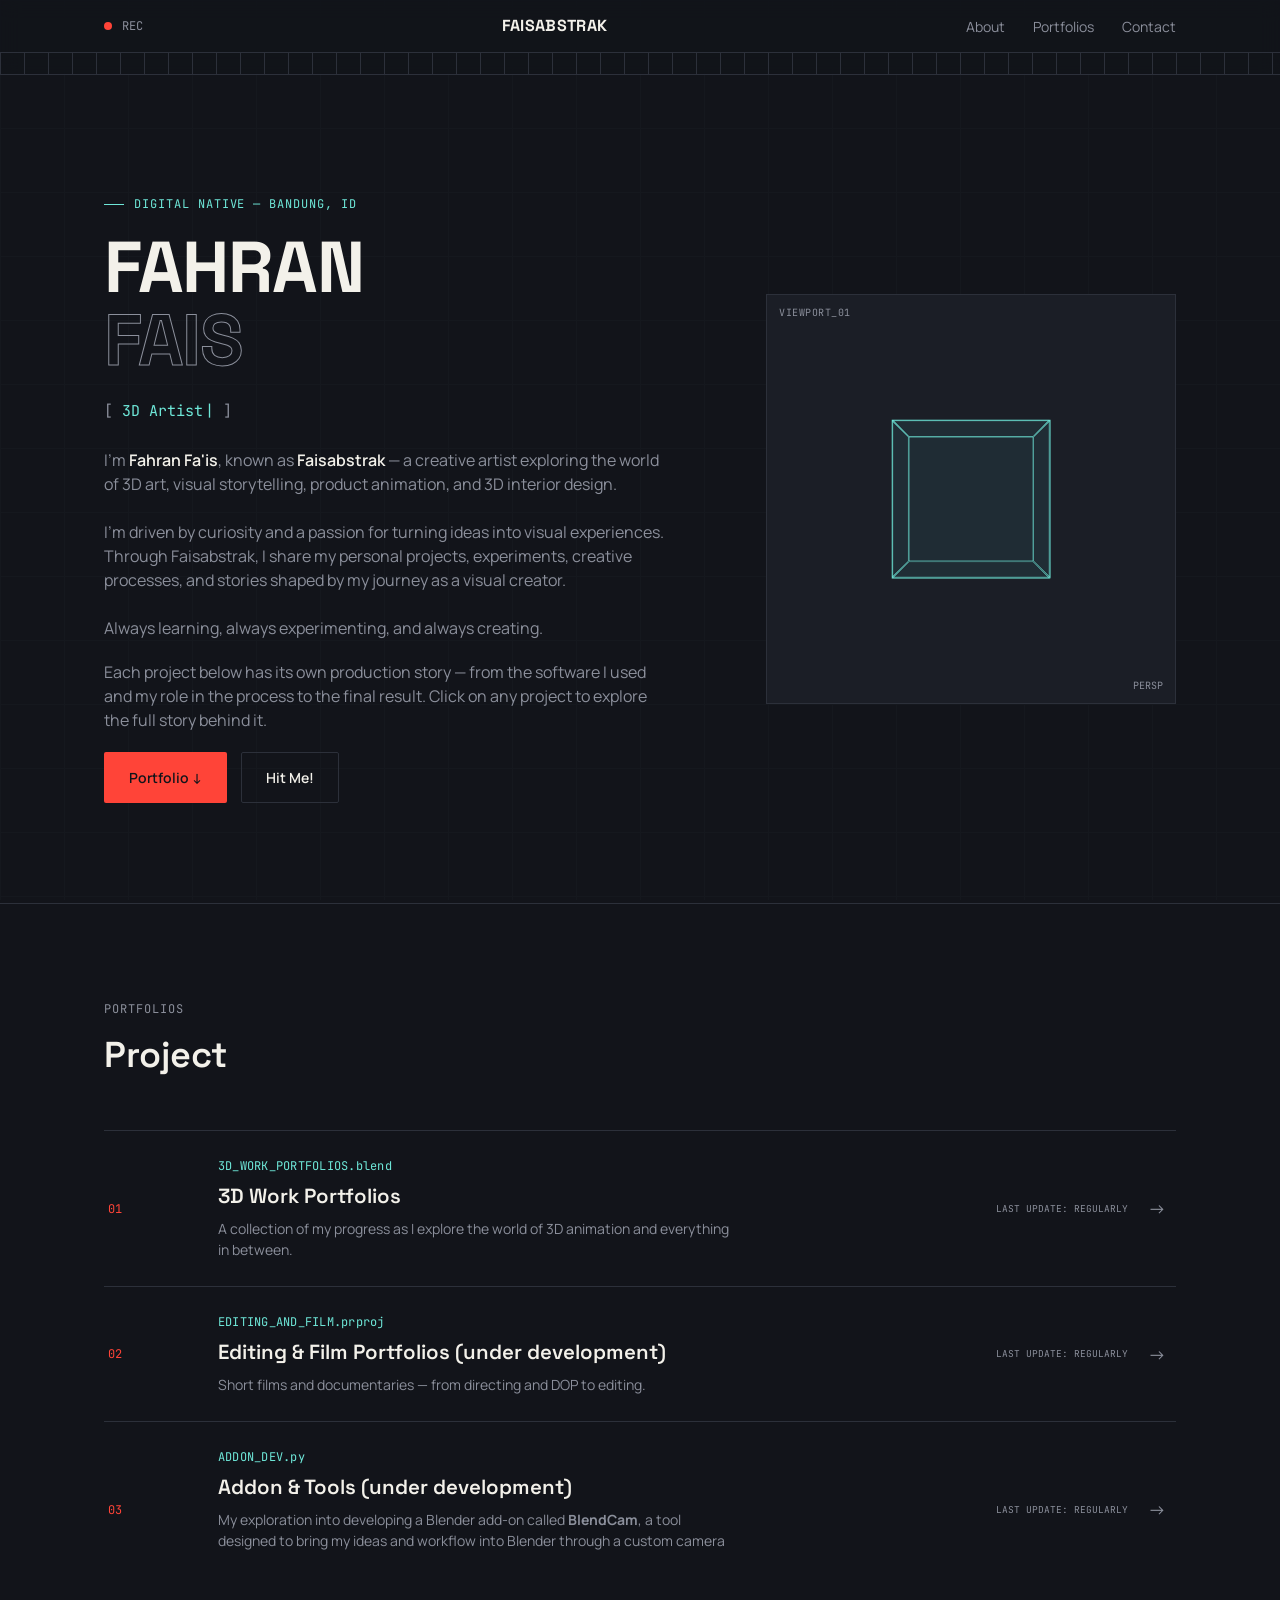
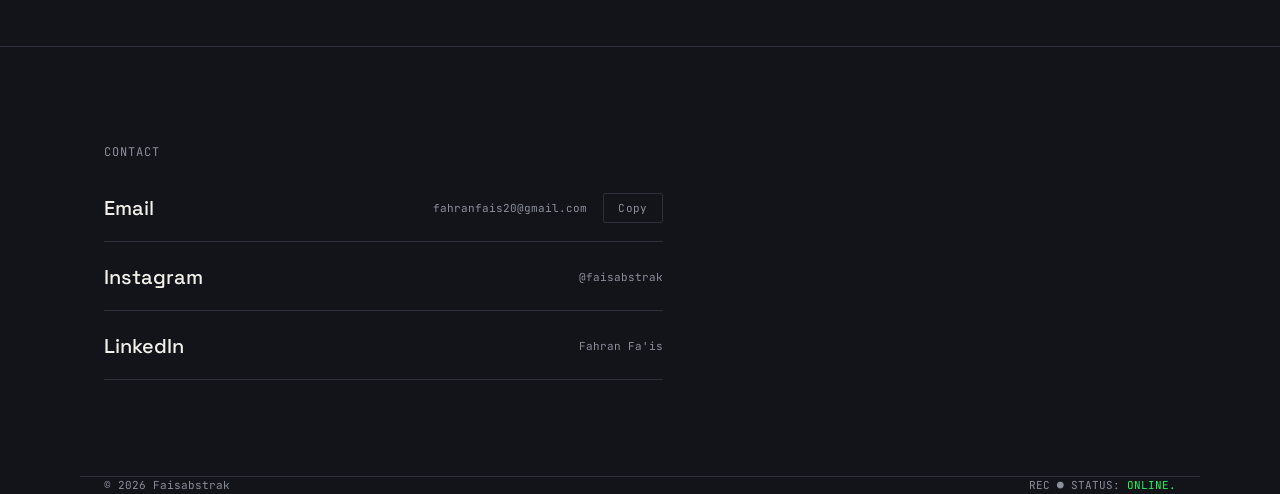
==== commit 42cfee1d: "status update" ====
--- a/index.html
+++ b/index.html
@@ -142,7 +142,7 @@
 
 <footer class="wrap">
   <span>© <span id="copyright-year">2026</span> Faisabstrak</span>
-  <span>REC ● STATUS: <span style="color: #1ff860;">ONLINE</span></span>
+  <span>REC ● STATUS: <span style="color: #1ff860;">ONLINE.</span></span>
 </footer>
 
 <script src="script.js"></script>
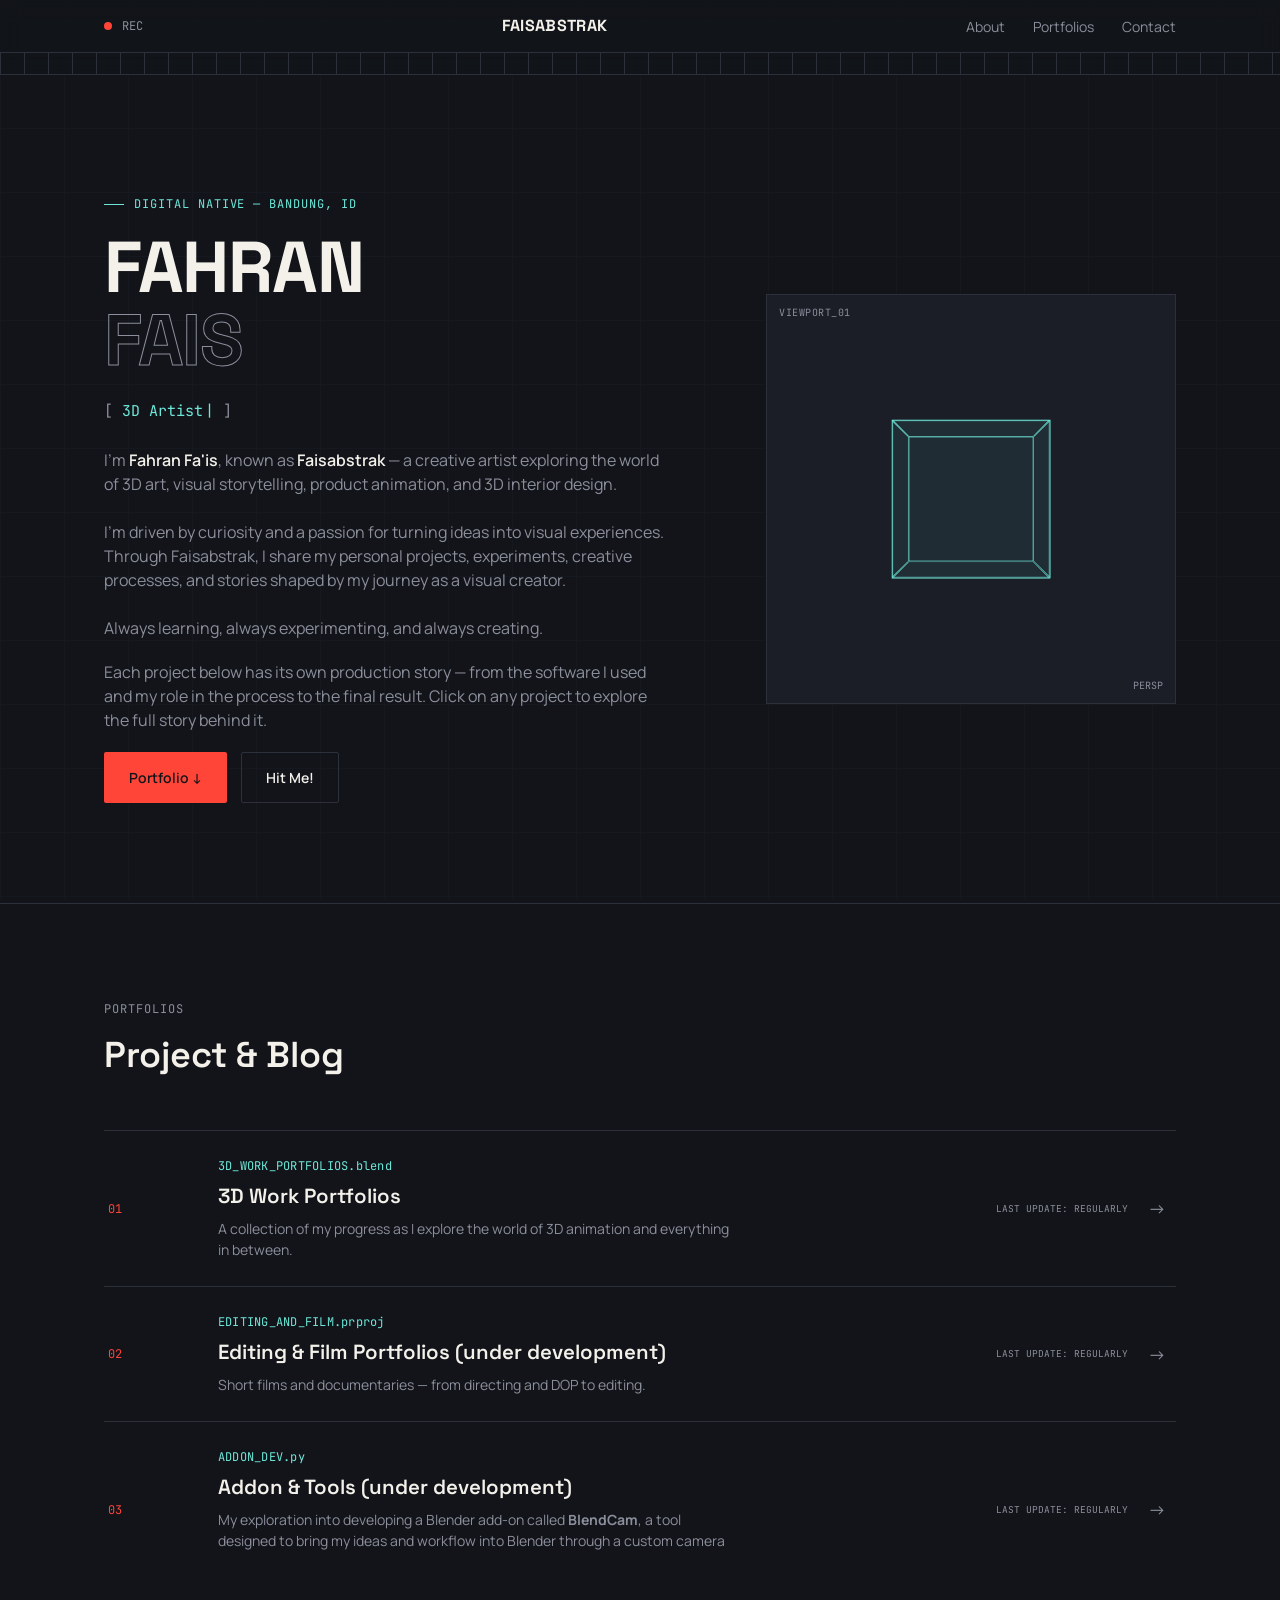
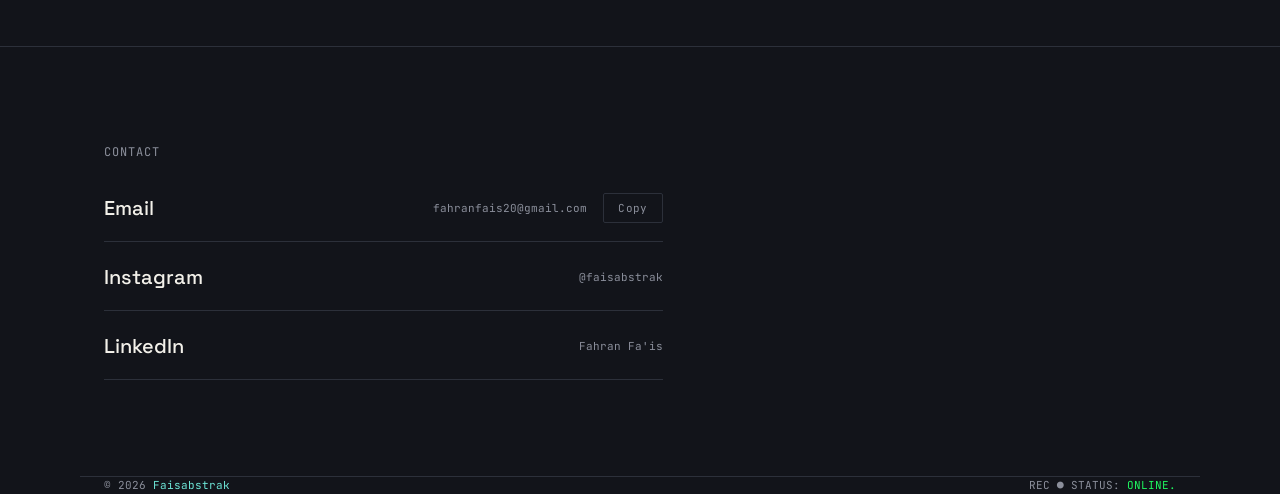
==== commit 19bc1572: "footer color change" ====
--- a/index.html
+++ b/index.html
@@ -18,7 +18,9 @@
       <span class="rec-dot"></span>
       <span>REC</span>
     </div>
-    <div class="brand">FAISABSTRAK</div>
+    <div class="brand">
+      <a href="https://portfolio.faisabstrak.workers.dev">FAISABSTRAK</a>
+    </div>
     <input type="checkbox" id="nav-toggle" class="nav-toggle-input">
     <label for="nav-toggle" class="nav-toggle-label">☰</label>
     <nav onclick="document.getElementById('nav-toggle').checked=false">
@@ -80,7 +82,7 @@
     <div class="section-head">
       <div>
         <div class="section-tag" style="margin-bottom:10px;">PORTFOLIOS</div>
-        <div class="section-title">Project</div>
+        <div class="section-title">Project & Blog</div>
       </div>
     </div>
 
@@ -141,7 +143,7 @@
 </section>
 
 <footer class="wrap">
-  <span>© <span id="copyright-year">2026</span> Faisabstrak</span>
+  <span>© <span id="copyright-year">2026</span> <span style="color: #6EE7D8;">Faisabstrak</span></span>
   <span>REC ● STATUS: <span style="color: #1ff860;">ONLINE.</span></span>
 </footer>
 
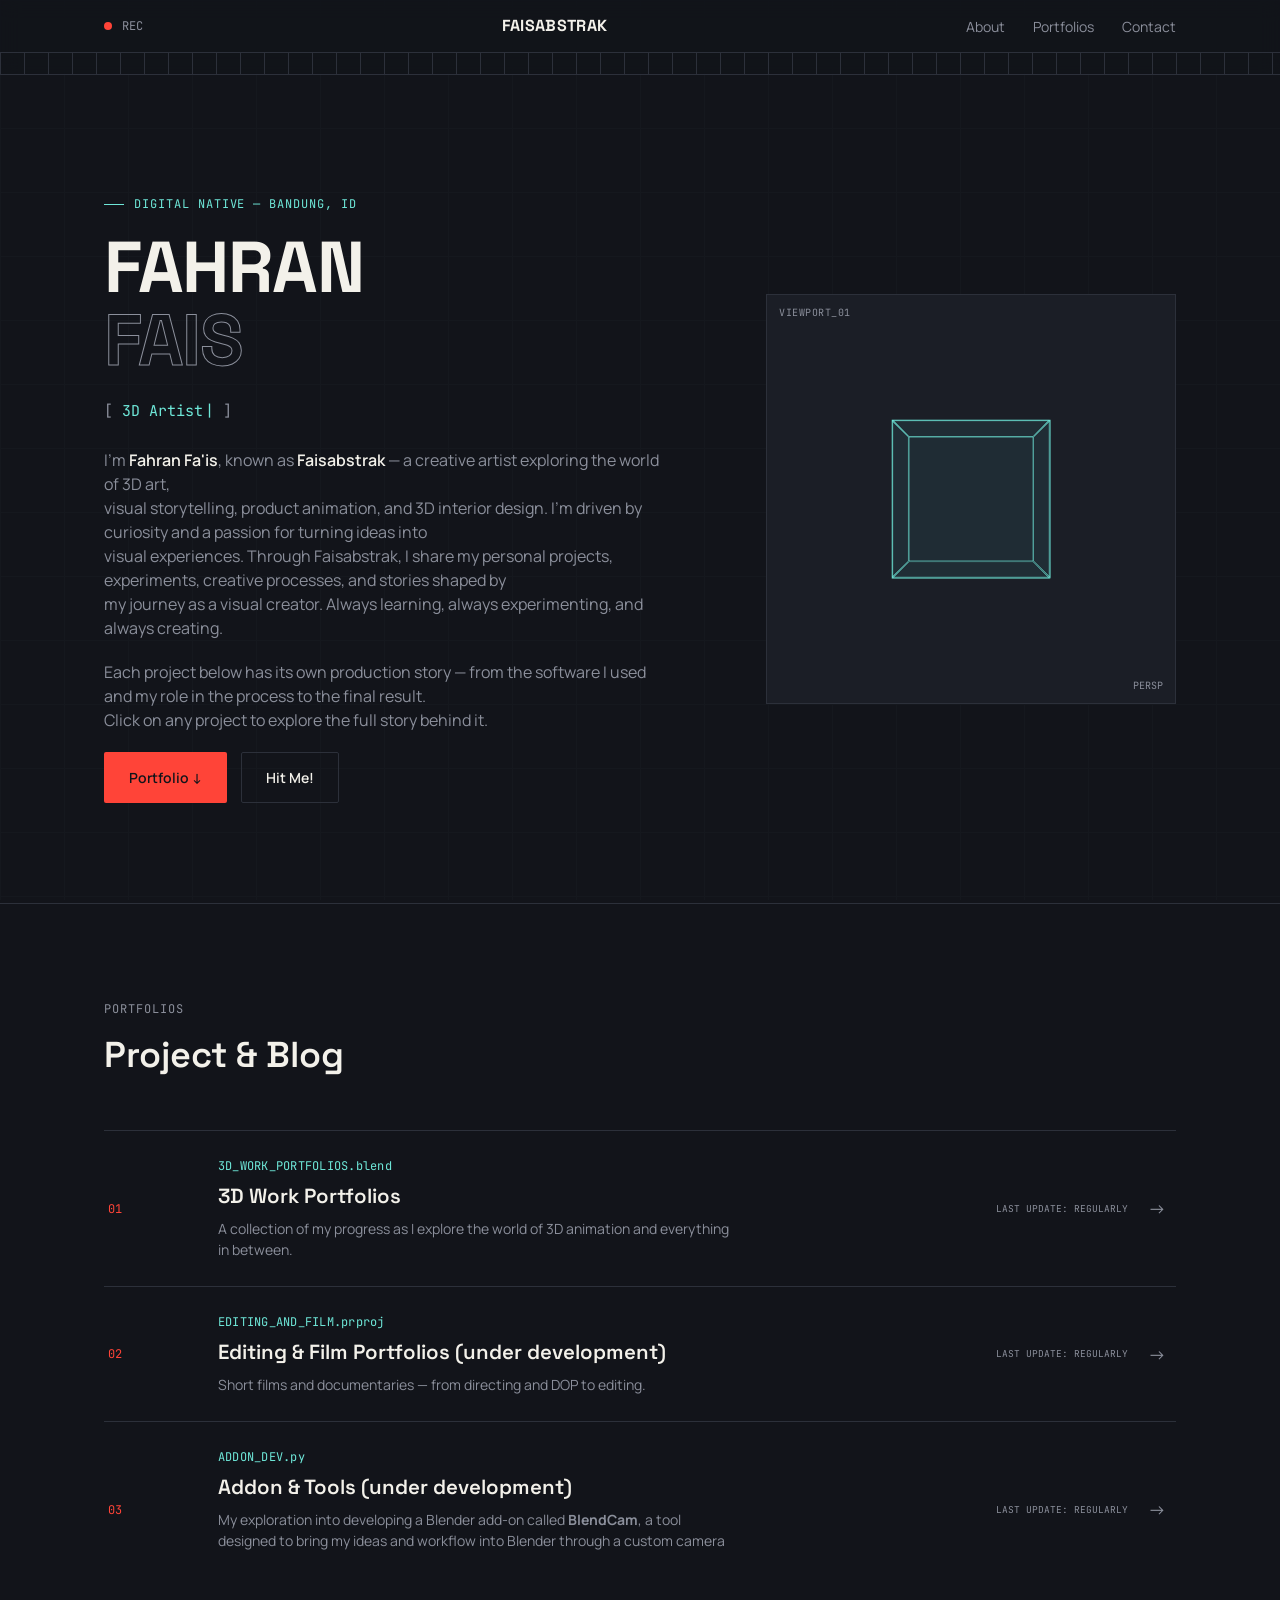
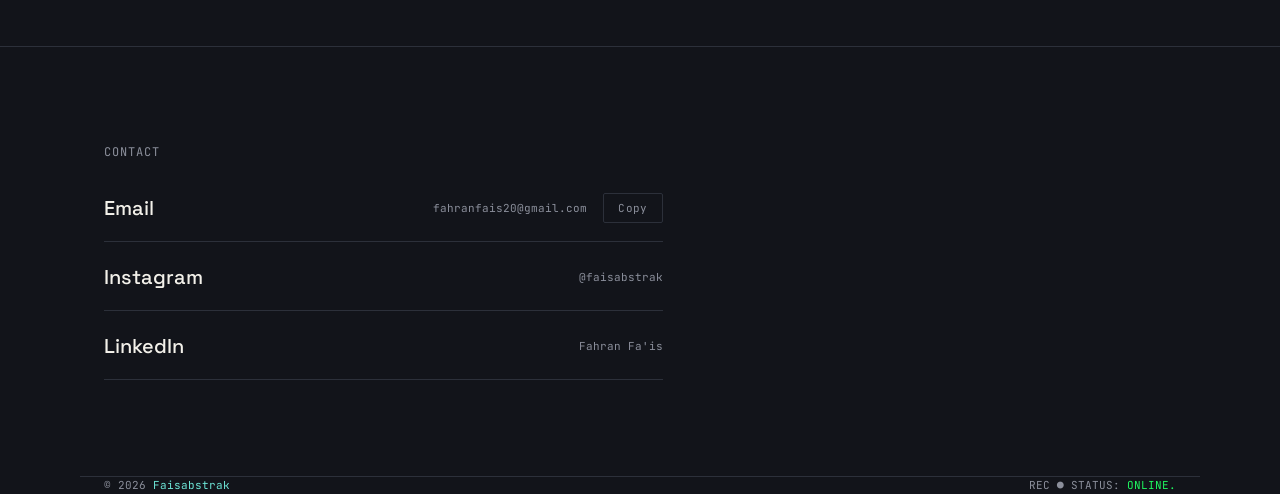
==== commit bb5232c2: "additional commit" ====
--- a/index.html
+++ b/index.html
@@ -39,12 +39,12 @@
     <div class="role-line">[ <span id="role-typed"></span><span class="type-cursor">|</span> ]</div>
     <div class="about-text">
       <div class="section-tag" style="margin-bottom:14px;"></div>
-      <p>I'm <strong>Fahran Fa'is</strong>, known as <strong>Faisabstrak</strong> — a creative artist exploring the world of 3D art, visual storytelling, product animation, and 3D interior design.
-
-I'm driven by curiosity and a passion for turning ideas into visual experiences. Through Faisabstrak, I share my personal projects, experiments, creative processes, and stories shaped by my journey as a visual creator.
-
-Always learning, always experimenting, and always creating.</p>
-      <p>Each project below has its own production story — from the software I used and my role in the process to the final result. Click on any project to explore the full story behind it.</p>
+      <p>I'm <strong>Fahran Fa'is</strong>, known as <strong>Faisabstrak</strong> — a creative artist exploring the world of 3D art, 
+        visual storytelling, product animation, and 3D interior design. I'm driven by curiosity and a passion for turning ideas into 
+        visual experiences. Through Faisabstrak, I share my personal projects, experiments, creative processes, and stories shaped by 
+        my journey as a visual creator. Always learning, always experimenting, and always creating.</p>
+      <p>Each project below has its own production story — from the software I used and my role in the process to the final result. 
+        Click on any project to explore the full story behind it.</p>
     </div>
     
     <div class="cta-row">
